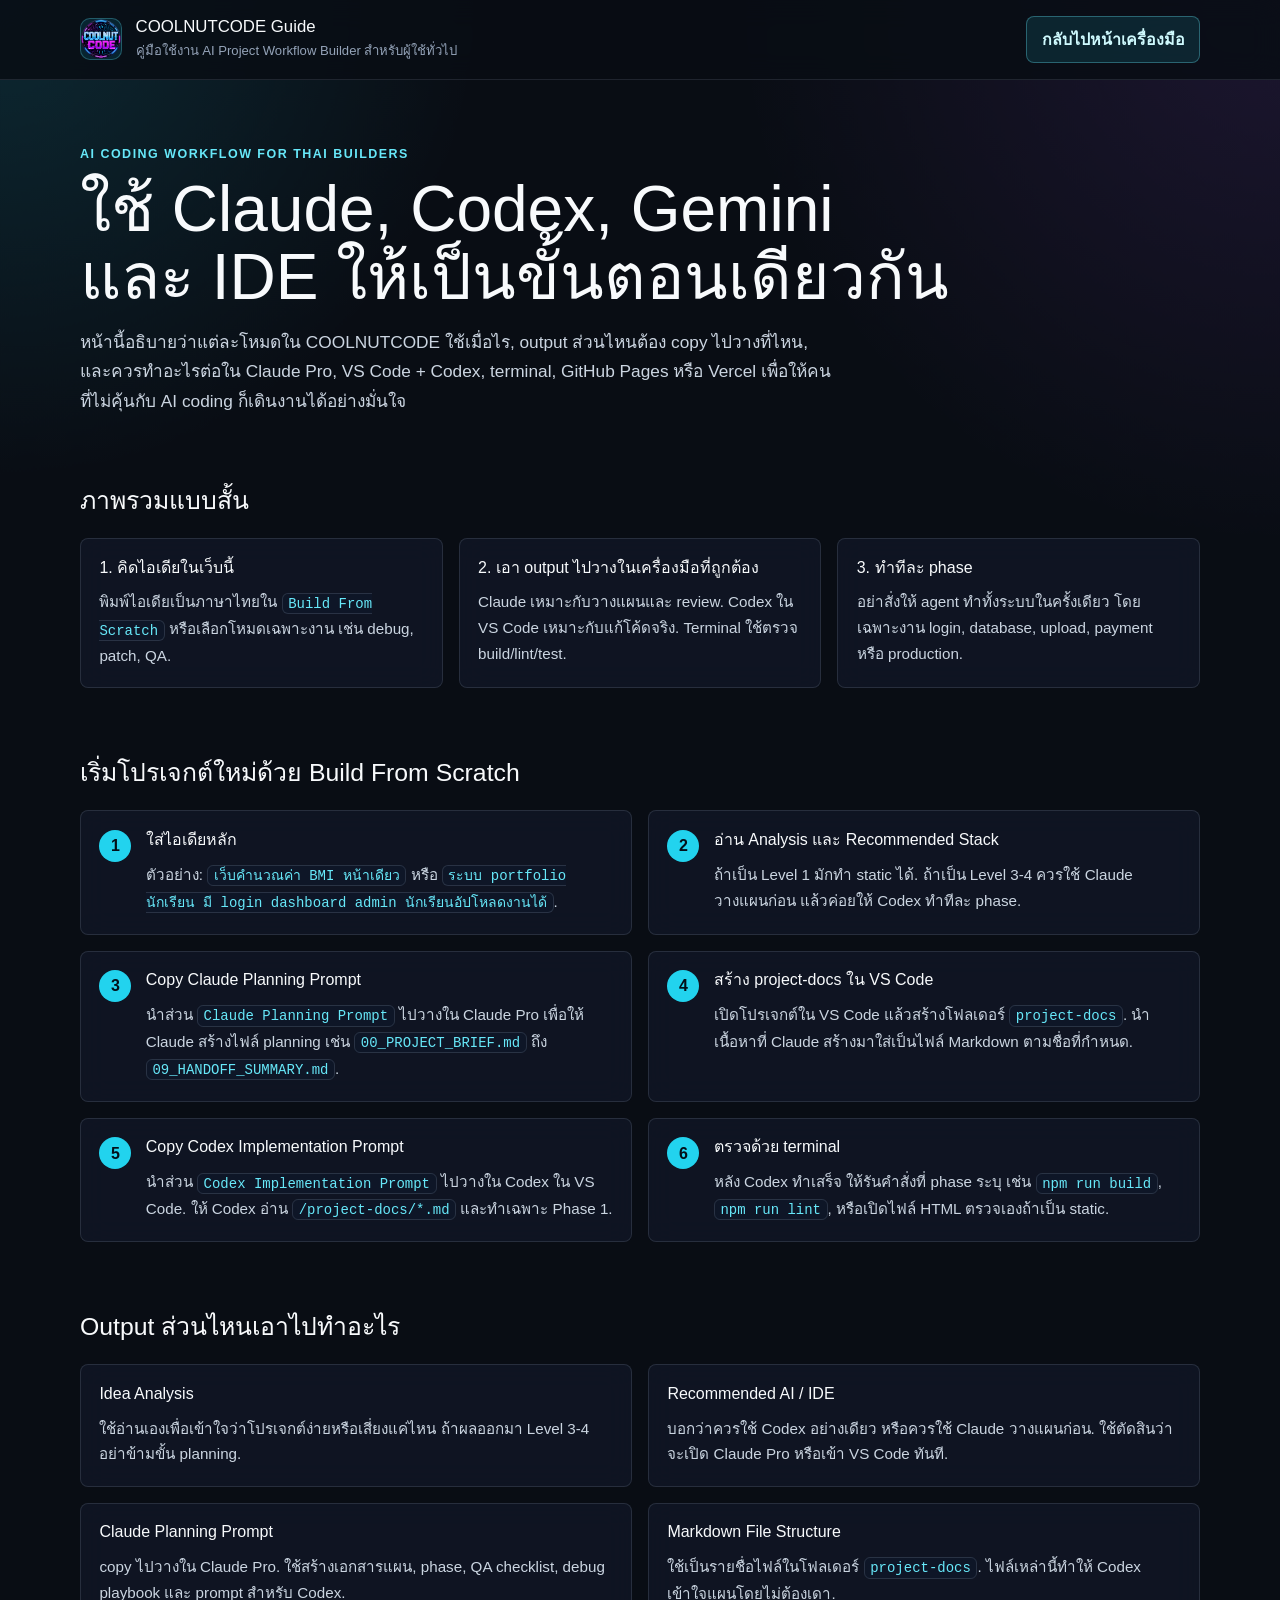
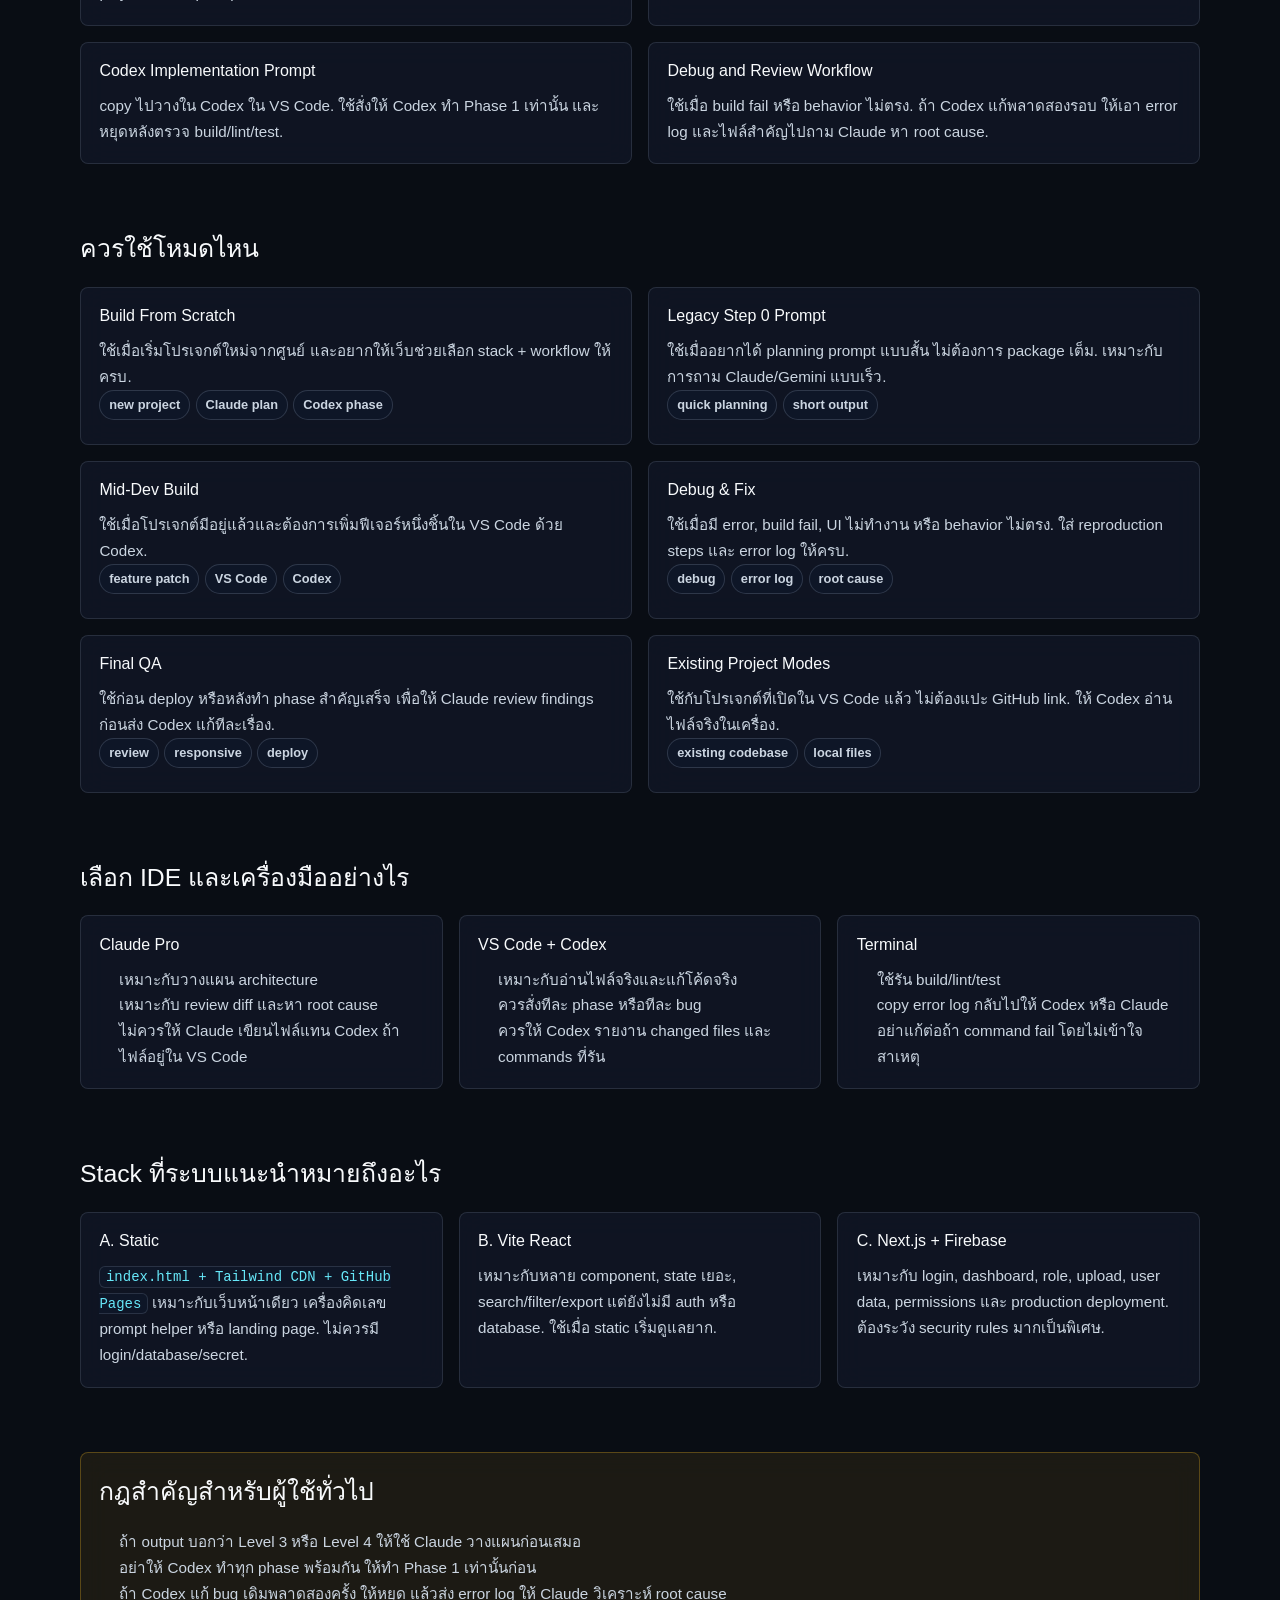
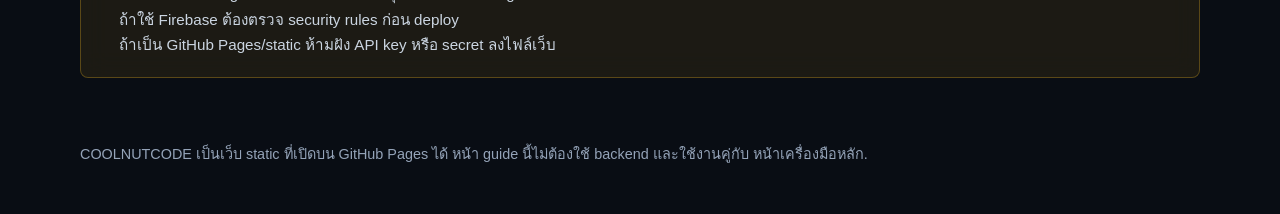
==== guide.html @ 76b878a0 "update big time v.1" ====
<!DOCTYPE html>
<html lang="th">
<head>
    <meta charset="UTF-8">
    <meta name="viewport" content="width=device-width, initial-scale=1.0">
    <title>คู่มือ COOLNUTCODE - AI Project Workflow Builder</title>
    <link rel="stylesheet" href="./styles.css">
    <link rel="icon" type="image/png" href="./logo%20coolnutcode.png">
    <style>
        :root { color-scheme: dark; }
        * { box-sizing: border-box; }
        body {
            margin: 0;
            background: #090d14;
            color: #f8fafc;
            font-family: "Segoe UI", Tahoma, Geneva, Verdana, sans-serif;
            line-height: 1.7;
        }
        a { color: inherit; }
        code {
            border: 1px solid rgba(148, 163, 184, 0.2);
            border-radius: 6px;
            background: rgba(15, 23, 42, 0.85);
            padding: 0.1rem 0.35rem;
            color: #67e8f9;
            font-size: 0.92em;
            overflow-wrap: anywhere;
        }
        .page {
            min-height: 100vh;
            background:
                radial-gradient(circle at top left, rgba(34, 211, 238, 0.14), transparent 30rem),
                radial-gradient(circle at top right, rgba(168, 85, 247, 0.12), transparent 34rem),
                #090d14;
        }
        .wrap {
            width: min(1120px, calc(100% - 32px));
            margin: 0 auto;
        }
        .topbar {
            position: sticky;
            top: 0;
            z-index: 10;
            border-bottom: 1px solid rgba(148, 163, 184, 0.16);
            background: rgba(9, 13, 20, 0.86);
            backdrop-filter: blur(14px);
        }
        .topbar-inner {
            display: flex;
            align-items: center;
            justify-content: space-between;
            gap: 1rem;
            padding: 1rem 0;
        }
        .brand {
            display: flex;
            align-items: center;
            gap: 0.85rem;
            min-width: 0;
        }
        .logo {
            display: block;
            width: 42px;
            height: 42px;
            border: 1px solid rgba(103, 232, 249, 0.28);
            border-radius: 10px;
            background: rgba(8, 145, 178, 0.16);
            object-fit: contain;
        }
        .brand h1 {
            margin: 0;
            font-size: 1.05rem;
            line-height: 1.2;
        }
        .brand p {
            margin: 0.15rem 0 0;
            color: #94a3b8;
            font-size: 0.82rem;
        }
        .button {
            display: inline-flex;
            align-items: center;
            justify-content: center;
            min-height: 40px;
            border: 1px solid rgba(103, 232, 249, 0.32);
            border-radius: 8px;
            background: rgba(34, 211, 238, 0.12);
            padding: 0.55rem 0.9rem;
            color: #cffafe;
            font-weight: 700;
            text-decoration: none;
        }
        .hero {
            padding: 4rem 0 2rem;
        }
        .eyebrow {
            color: #67e8f9;
            font-size: 0.78rem;
            font-weight: 800;
            letter-spacing: 0.12em;
            text-transform: uppercase;
        }
        .hero h2 {
            max-width: 880px;
            margin: 0.7rem 0 1rem;
            font-size: clamp(2rem, 5vw, 4.4rem);
            line-height: 1.06;
            letter-spacing: 0;
        }
        .hero p {
            max-width: 760px;
            margin: 0;
            color: #cbd5e1;
            font-size: 1.08rem;
        }
        .grid {
            display: grid;
            gap: 1rem;
        }
        .grid.two {
            grid-template-columns: repeat(2, minmax(0, 1fr));
        }
        .grid.three {
            grid-template-columns: repeat(3, minmax(0, 1fr));
        }
        .card {
            border: 1px solid rgba(148, 163, 184, 0.18);
            border-radius: 8px;
            background: rgba(17, 24, 39, 0.78);
            backdrop-filter: blur(14px);
            padding: 1.15rem;
        }
        .card h3,
        .card h4 {
            margin: 0 0 0.7rem;
            line-height: 1.3;
        }
        .card p,
        .card li {
            color: #cbd5e1;
            font-size: 0.95rem;
        }
        .card ul,
        .card ol {
            margin: 0.5rem 0 0;
            padding-left: 1.25rem;
        }
        .section {
            padding: 2rem 0;
        }
        .section-title {
            margin: 0 0 1rem;
            font-size: 1.55rem;
        }
        .step {
            display: grid;
            grid-template-columns: auto minmax(0, 1fr);
            gap: 0.9rem;
        }
        .num {
            display: grid;
            width: 32px;
            height: 32px;
            place-items: center;
            border-radius: 999px;
            background: #22d3ee;
            color: #031019;
            font-weight: 900;
        }
        .tag {
            display: inline-block;
            margin: 0 0.35rem 0.35rem 0;
            border: 1px solid rgba(148, 163, 184, 0.24);
            border-radius: 999px;
            background: rgba(15, 23, 42, 0.88);
            padding: 0.2rem 0.55rem;
            color: #cbd5e1;
            font-size: 0.8rem;
            font-weight: 700;
        }
        .callout {
            border-color: rgba(251, 191, 36, 0.28);
            background: rgba(251, 191, 36, 0.08);
        }
        .footer {
            padding: 2rem 0 3rem;
            color: #94a3b8;
            font-size: 0.9rem;
        }
        @media (max-width: 860px) {
            .grid.two,
            .grid.three {
                grid-template-columns: 1fr;
            }
            .topbar-inner {
                align-items: flex-start;
                flex-direction: column;
            }
            .button {
                width: 100%;
            }
            .hero {
                padding-top: 2.6rem;
            }
        }
        @media (max-width: 420px) {
            .wrap {
                width: min(100% - 24px, 1120px);
            }
            .hero h2 {
                font-size: 1.8rem;
            }
            .card {
                padding: 1rem;
            }
        }
    </style>
</head>
<body>
    <div class="page">
        <header class="topbar">
            <div class="wrap topbar-inner">
                <div class="brand">
                    <img class="logo" src="./logo%20coolnutcode.png" alt="COOLNUTCODE logo">
                    <div>
                        <h1>COOLNUTCODE Guide</h1>
                        <p>คู่มือใช้งาน AI Project Workflow Builder สำหรับผู้ใช้ทั่วไป</p>
                    </div>
                </div>
                <a class="button" href="./index.html">กลับไปหน้าเครื่องมือ</a>
            </div>
        </header>

        <main class="wrap">
            <section class="hero">
                <div class="eyebrow">AI Coding Workflow For Thai Builders</div>
                <h2>ใช้ Claude, Codex, Gemini และ IDE ให้เป็นขั้นตอนเดียวกัน</h2>
                <p>
                    หน้านี้อธิบายว่าแต่ละโหมดใน COOLNUTCODE ใช้เมื่อไร, output ส่วนไหนต้อง copy ไปวางที่ไหน,
                    และควรทำอะไรต่อใน Claude Pro, VS Code + Codex, terminal, GitHub Pages หรือ Vercel
                    เพื่อให้คนที่ไม่คุ้นกับ AI coding ก็เดินงานได้อย่างมั่นใจ
                </p>
            </section>

            <section class="section">
                <h2 class="section-title">ภาพรวมแบบสั้น</h2>
                <div class="grid three">
                    <article class="card">
                        <h3>1. คิดไอเดียในเว็บนี้</h3>
                        <p>พิมพ์ไอเดียเป็นภาษาไทยใน <code>Build From Scratch</code> หรือเลือกโหมดเฉพาะงาน เช่น debug, patch, QA.</p>
                    </article>
                    <article class="card">
                        <h3>2. เอา output ไปวางในเครื่องมือที่ถูกต้อง</h3>
                        <p>Claude เหมาะกับวางแผนและ review. Codex ใน VS Code เหมาะกับแก้โค้ดจริง. Terminal ใช้ตรวจ build/lint/test.</p>
                    </article>
                    <article class="card">
                        <h3>3. ทำทีละ phase</h3>
                        <p>อย่าสั่งให้ agent ทำทั้งระบบในครั้งเดียว โดยเฉพาะงาน login, database, upload, payment หรือ production.</p>
                    </article>
                </div>
            </section>

            <section class="section">
                <h2 class="section-title">เริ่มโปรเจกต์ใหม่ด้วย Build From Scratch</h2>
                <div class="grid two">
                    <article class="card step">
                        <div class="num">1</div>
                        <div>
                            <h3>ใส่ไอเดียหลัก</h3>
                            <p>ตัวอย่าง: <code>เว็บคำนวณค่า BMI หน้าเดียว</code> หรือ <code>ระบบ portfolio นักเรียน มี login dashboard admin นักเรียนอัปโหลดงานได้</code>.</p>
                        </div>
                    </article>
                    <article class="card step">
                        <div class="num">2</div>
                        <div>
                            <h3>อ่าน Analysis และ Recommended Stack</h3>
                            <p>ถ้าเป็น Level 1 มักทำ static ได้. ถ้าเป็น Level 3-4 ควรใช้ Claude วางแผนก่อน แล้วค่อยให้ Codex ทำทีละ phase.</p>
                        </div>
                    </article>
                    <article class="card step">
                        <div class="num">3</div>
                        <div>
                            <h3>Copy Claude Planning Prompt</h3>
                            <p>นำส่วน <code>Claude Planning Prompt</code> ไปวางใน Claude Pro เพื่อให้ Claude สร้างไฟล์ planning เช่น <code>00_PROJECT_BRIEF.md</code> ถึง <code>09_HANDOFF_SUMMARY.md</code>.</p>
                        </div>
                    </article>
                    <article class="card step">
                        <div class="num">4</div>
                        <div>
                            <h3>สร้าง project-docs ใน VS Code</h3>
                            <p>เปิดโปรเจกต์ใน VS Code แล้วสร้างโฟลเดอร์ <code>project-docs</code>. นำเนื้อหาที่ Claude สร้างมาใส่เป็นไฟล์ Markdown ตามชื่อที่กำหนด.</p>
                        </div>
                    </article>
                    <article class="card step">
                        <div class="num">5</div>
                        <div>
                            <h3>Copy Codex Implementation Prompt</h3>
                            <p>นำส่วน <code>Codex Implementation Prompt</code> ไปวางใน Codex ใน VS Code. ให้ Codex อ่าน <code>/project-docs/*.md</code> และทำเฉพาะ Phase 1.</p>
                        </div>
                    </article>
                    <article class="card step">
                        <div class="num">6</div>
                        <div>
                            <h3>ตรวจด้วย terminal</h3>
                            <p>หลัง Codex ทำเสร็จ ให้รันคำสั่งที่ phase ระบุ เช่น <code>npm run build</code>, <code>npm run lint</code>, หรือเปิดไฟล์ HTML ตรวจเองถ้าเป็น static.</p>
                        </div>
                    </article>
                </div>
            </section>

            <section class="section">
                <h2 class="section-title">Output ส่วนไหนเอาไปทำอะไร</h2>
                <div class="grid two">
                    <article class="card">
                        <h3>Idea Analysis</h3>
                        <p>ใช้อ่านเองเพื่อเข้าใจว่าโปรเจกต์ง่ายหรือเสี่ยงแค่ไหน ถ้าผลออกมา Level 3-4 อย่าข้ามขั้น planning.</p>
                    </article>
                    <article class="card">
                        <h3>Recommended AI / IDE</h3>
                        <p>บอกว่าควรใช้ Codex อย่างเดียว หรือควรใช้ Claude วางแผนก่อน. ใช้ตัดสินว่าจะเปิด Claude Pro หรือเข้า VS Code ทันที.</p>
                    </article>
                    <article class="card">
                        <h3>Claude Planning Prompt</h3>
                        <p>copy ไปวางใน Claude Pro. ใช้สร้างเอกสารแผน, phase, QA checklist, debug playbook และ prompt สำหรับ Codex.</p>
                    </article>
                    <article class="card">
                        <h3>Markdown File Structure</h3>
                        <p>ใช้เป็นรายชื่อไฟล์ในโฟลเดอร์ <code>project-docs</code>. ไฟล์เหล่านี้ทำให้ Codex เข้าใจแผนโดยไม่ต้องเดา.</p>
                    </article>
                    <article class="card">
                        <h3>Codex Implementation Prompt</h3>
                        <p>copy ไปวางใน Codex ใน VS Code. ใช้สั่งให้ Codex ทำ Phase 1 เท่านั้น และหยุดหลังตรวจ build/lint/test.</p>
                    </article>
                    <article class="card">
                        <h3>Debug and Review Workflow</h3>
                        <p>ใช้เมื่อ build fail หรือ behavior ไม่ตรง. ถ้า Codex แก้พลาดสองรอบ ให้เอา error log และไฟล์สำคัญไปถาม Claude หา root cause.</p>
                    </article>
                </div>
            </section>

            <section class="section">
                <h2 class="section-title">ควรใช้โหมดไหน</h2>
                <div class="grid two">
                    <article class="card">
                        <h3>Build From Scratch</h3>
                        <p>ใช้เมื่อเริ่มโปรเจกต์ใหม่จากศูนย์ และอยากให้เว็บช่วยเลือก stack + workflow ให้ครบ.</p>
                        <span class="tag">new project</span><span class="tag">Claude plan</span><span class="tag">Codex phase</span>
                    </article>
                    <article class="card">
                        <h3>Legacy Step 0 Prompt</h3>
                        <p>ใช้เมื่ออยากได้ planning prompt แบบสั้น ไม่ต้องการ package เต็ม. เหมาะกับการถาม Claude/Gemini แบบเร็ว.</p>
                        <span class="tag">quick planning</span><span class="tag">short output</span>
                    </article>
                    <article class="card">
                        <h3>Mid-Dev Build</h3>
                        <p>ใช้เมื่อโปรเจกต์มีอยู่แล้วและต้องการเพิ่มฟีเจอร์หนึ่งชิ้นใน VS Code ด้วย Codex.</p>
                        <span class="tag">feature patch</span><span class="tag">VS Code</span><span class="tag">Codex</span>
                    </article>
                    <article class="card">
                        <h3>Debug & Fix</h3>
                        <p>ใช้เมื่อมี error, build fail, UI ไม่ทำงาน หรือ behavior ไม่ตรง. ใส่ reproduction steps และ error log ให้ครบ.</p>
                        <span class="tag">debug</span><span class="tag">error log</span><span class="tag">root cause</span>
                    </article>
                    <article class="card">
                        <h3>Final QA</h3>
                        <p>ใช้ก่อน deploy หรือหลังทำ phase สำคัญเสร็จ เพื่อให้ Claude review findings ก่อนส่ง Codex แก้ทีละเรื่อง.</p>
                        <span class="tag">review</span><span class="tag">responsive</span><span class="tag">deploy</span>
                    </article>
                    <article class="card">
                        <h3>Existing Project Modes</h3>
                        <p>ใช้กับโปรเจกต์ที่เปิดใน VS Code แล้ว ไม่ต้องแปะ GitHub link. ให้ Codex อ่านไฟล์จริงในเครื่อง.</p>
                        <span class="tag">existing codebase</span><span class="tag">local files</span>
                    </article>
                </div>
            </section>

            <section class="section">
                <h2 class="section-title">เลือก IDE และเครื่องมืออย่างไร</h2>
                <div class="grid three">
                    <article class="card">
                        <h3>Claude Pro</h3>
                        <ul>
                            <li>เหมาะกับวางแผน architecture</li>
                            <li>เหมาะกับ review diff และหา root cause</li>
                            <li>ไม่ควรให้ Claude เขียนไฟล์แทน Codex ถ้าไฟล์อยู่ใน VS Code</li>
                        </ul>
                    </article>
                    <article class="card">
                        <h3>VS Code + Codex</h3>
                        <ul>
                            <li>เหมาะกับอ่านไฟล์จริงและแก้โค้ดจริง</li>
                            <li>ควรสั่งทีละ phase หรือทีละ bug</li>
                            <li>ควรให้ Codex รายงาน changed files และ commands ที่รัน</li>
                        </ul>
                    </article>
                    <article class="card">
                        <h3>Terminal</h3>
                        <ul>
                            <li>ใช้รัน build/lint/test</li>
                            <li>copy error log กลับไปให้ Codex หรือ Claude</li>
                            <li>อย่าแก้ต่อถ้า command fail โดยไม่เข้าใจสาเหตุ</li>
                        </ul>
                    </article>
                </div>
            </section>

            <section class="section">
                <h2 class="section-title">Stack ที่ระบบแนะนำหมายถึงอะไร</h2>
                <div class="grid three">
                    <article class="card">
                        <h3>A. Static</h3>
                        <p><code>index.html + Tailwind CDN + GitHub Pages</code> เหมาะกับเว็บหน้าเดียว เครื่องคิดเลข prompt helper หรือ landing page. ไม่ควรมี login/database/secret.</p>
                    </article>
                    <article class="card">
                        <h3>B. Vite React</h3>
                        <p>เหมาะกับหลาย component, state เยอะ, search/filter/export แต่ยังไม่มี auth หรือ database. ใช้เมื่อ static เริ่มดูแลยาก.</p>
                    </article>
                    <article class="card">
                        <h3>C. Next.js + Firebase</h3>
                        <p>เหมาะกับ login, dashboard, role, upload, user data, permissions และ production deployment. ต้องระวัง security rules มากเป็นพิเศษ.</p>
                    </article>
                </div>
            </section>

            <section class="section">
                <article class="card callout">
                    <h2 class="section-title">กฎสำคัญสำหรับผู้ใช้ทั่วไป</h2>
                    <ol>
                        <li>ถ้า output บอกว่า Level 3 หรือ Level 4 ให้ใช้ Claude วางแผนก่อนเสมอ</li>
                        <li>อย่าให้ Codex ทำทุก phase พร้อมกัน ให้ทำ Phase 1 เท่านั้นก่อน</li>
                        <li>ถ้า Codex แก้ bug เดิมพลาดสองครั้ง ให้หยุด แล้วส่ง error log ให้ Claude วิเคราะห์ root cause</li>
                        <li>ถ้าใช้ Firebase ต้องตรวจ security rules ก่อน deploy</li>
                        <li>ถ้าเป็น GitHub Pages/static ห้ามฝัง API key หรือ secret ลงไฟล์เว็บ</li>
                    </ol>
                </article>
            </section>
        </main>

        <footer class="wrap footer">
            <p>COOLNUTCODE เป็นเว็บ static ที่เปิดบน GitHub Pages ได้ หน้า guide นี้ไม่ต้องใช้ backend และใช้งานคู่กับ <a href="./index.html">หน้าเครื่องมือหลัก</a>.</p>
        </footer>
    </div>
</body>
</html>
---- styles.css ----
*,:after,:before{--tw-border-spacing-x:0;--tw-border-spacing-y:0;--tw-translate-x:0;--tw-translate-y:0;--tw-rotate:0;--tw-skew-x:0;--tw-skew-y:0;--tw-scale-x:1;--tw-scale-y:1;--tw-pan-x: ;--tw-pan-y: ;--tw-pinch-zoom: ;--tw-scroll-snap-strictness:proximity;--tw-gradient-from-position: ;--tw-gradient-via-position: ;--tw-gradient-to-position: ;--tw-ordinal: ;--tw-slashed-zero: ;--tw-numeric-figure: ;--tw-numeric-spacing: ;--tw-numeric-fraction: ;--tw-ring-inset: ;--tw-ring-offset-width:0px;--tw-ring-offset-color:#fff;--tw-ring-color:rgba(59,130,246,.5);--tw-ring-offset-shadow:0 0 #0000;--tw-ring-shadow:0 0 #0000;--tw-shadow:0 0 #0000;--tw-shadow-colored:0 0 #0000;--tw-blur: ;--tw-brightness: ;--tw-contrast: ;--tw-grayscale: ;--tw-hue-rotate: ;--tw-invert: ;--tw-saturate: ;--tw-sepia: ;--tw-drop-shadow: ;--tw-backdrop-blur: ;--tw-backdrop-brightness: ;--tw-backdrop-contrast: ;--tw-backdrop-grayscale: ;--tw-backdrop-hue-rotate: ;--tw-backdrop-invert: ;--tw-backdrop-opacity: ;--tw-backdrop-saturate: ;--tw-backdrop-sepia: ;--tw-contain-size: ;--tw-contain-layout: ;--tw-contain-paint: ;--tw-contain-style: }::backdrop{--tw-border-spacing-x:0;--tw-border-spacing-y:0;--tw-translate-x:0;--tw-translate-y:0;--tw-rotate:0;--tw-skew-x:0;--tw-skew-y:0;--tw-scale-x:1;--tw-scale-y:1;--tw-pan-x: ;--tw-pan-y: ;--tw-pinch-zoom: ;--tw-scroll-snap-strictness:proximity;--tw-gradient-from-position: ;--tw-gradient-via-position: ;--tw-gradient-to-position: ;--tw-ordinal: ;--tw-slashed-zero: ;--tw-numeric-figure: ;--tw-numeric-spacing: ;--tw-numeric-fraction: ;--tw-ring-inset: ;--tw-ring-offset-width:0px;--tw-ring-offset-color:#fff;--tw-ring-color:rgba(59,130,246,.5);--tw-ring-offset-shadow:0 0 #0000;--tw-ring-shadow:0 0 #0000;--tw-shadow:0 0 #0000;--tw-shadow-colored:0 0 #0000;--tw-blur: ;--tw-brightness: ;--tw-contrast: ;--tw-grayscale: ;--tw-hue-rotate: ;--tw-invert: ;--tw-saturate: ;--tw-sepia: ;--tw-drop-shadow: ;--tw-backdrop-blur: ;--tw-backdrop-brightness: ;--tw-backdrop-contrast: ;--tw-backdrop-grayscale: ;--tw-backdrop-hue-rotate: ;--tw-backdrop-invert: ;--tw-backdrop-opacity: ;--tw-backdrop-saturate: ;--tw-backdrop-sepia: ;--tw-contain-size: ;--tw-contain-layout: ;--tw-contain-paint: ;--tw-contain-style: }/*! tailwindcss v3.4.17 | MIT License | https://tailwindcss.com*/*,:after,:before{border:0 solid #e5e7eb;box-sizing:border-box}:after,:before{--tw-content:""}:host,html{-webkit-text-size-adjust:100%;font-feature-settings:normal;-webkit-tap-highlight-color:transparent;font-family:ui-sans-serif,system-ui,sans-serif,Apple Color Emoji,Segoe UI Emoji,Segoe UI Symbol,Noto Color Emoji;font-variation-settings:normal;line-height:1.5;-moz-tab-size:4;-o-tab-size:4;tab-size:4}body{line-height:inherit;margin:0}hr{border-top-width:1px;color:inherit;height:0}abbr:where([title]){-webkit-text-decoration:underline dotted;text-decoration:underline dotted}h1,h2,h3,h4,h5,h6{font-size:inherit;font-weight:inherit}a{color:inherit;text-decoration:inherit}b,strong{font-weight:bolder}code,kbd,pre,samp{font-feature-settings:normal;font-family:ui-monospace,SFMono-Regular,Menlo,Monaco,Consolas,Liberation Mono,Courier New,monospace;font-size:1em;font-variation-settings:normal}small{font-size:80%}sub,sup{font-size:75%;line-height:0;position:relative;vertical-align:baseline}sub{bottom:-.25em}sup{top:-.5em}table{border-collapse:collapse;border-color:inherit;text-indent:0}button,input,optgroup,select,textarea{font-feature-settings:inherit;color:inherit;font-family:inherit;font-size:100%;font-variation-settings:inherit;font-weight:inherit;letter-spacing:inherit;line-height:inherit;margin:0;padding:0}button,select{text-transform:none}button,input:where([type=button]),input:where([type=reset]),input:where([type=submit]){-webkit-appearance:button;background-color:transparent;background-image:none}:-moz-focusring{outline:auto}:-moz-ui-invalid{box-shadow:none}progress{vertical-align:baseline}::-webkit-inner-spin-button,::-webkit-outer-spin-button{height:auto}[type=search]{-webkit-appearance:textfield;outline-offset:-2px}::-webkit-search-decoration{-webkit-appearance:none}::-webkit-file-upload-button{-webkit-appearance:button;font:inherit}summary{display:list-item}blockquote,dd,dl,figure,h1,h2,h3,h4,h5,h6,hr,p,pre{margin:0}fieldset{margin:0}fieldset,legend{padding:0}menu,ol,ul{list-style:none;margin:0;padding:0}dialog{padding:0}textarea{resize:vertical}input::-moz-placeholder,textarea::-moz-placeholder{color:#9ca3af;opacity:1}input::placeholder,textarea::placeholder{color:#9ca3af;opacity:1}[role=button],button{cursor:pointer}:disabled{cursor:default}audio,canvas,embed,iframe,img,object,svg,video{display:block;vertical-align:middle}img,video{height:auto;max-width:100%}[hidden]:where(:not([hidden=until-found])){display:none}.static{position:static}.sticky{position:sticky}.block{display:block}.flex{display:flex}.grid{display:grid}.border{border-width:1px}.uppercase{text-transform:uppercase}.blur{--tw-blur:blur(8px);filter:var(--tw-blur) var(--tw-brightness) var(--tw-contrast) var(--tw-grayscale) var(--tw-hue-rotate) var(--tw-invert) var(--tw-saturate) var(--tw-sepia) var(--tw-drop-shadow)}.backdrop-filter{backdrop-filter:var(--tw-backdrop-blur) var(--tw-backdrop-brightness) var(--tw-backdrop-contrast) var(--tw-backdrop-grayscale) var(--tw-backdrop-hue-rotate) var(--tw-backdrop-invert) var(--tw-backdrop-opacity) var(--tw-backdrop-saturate) var(--tw-backdrop-sepia)}
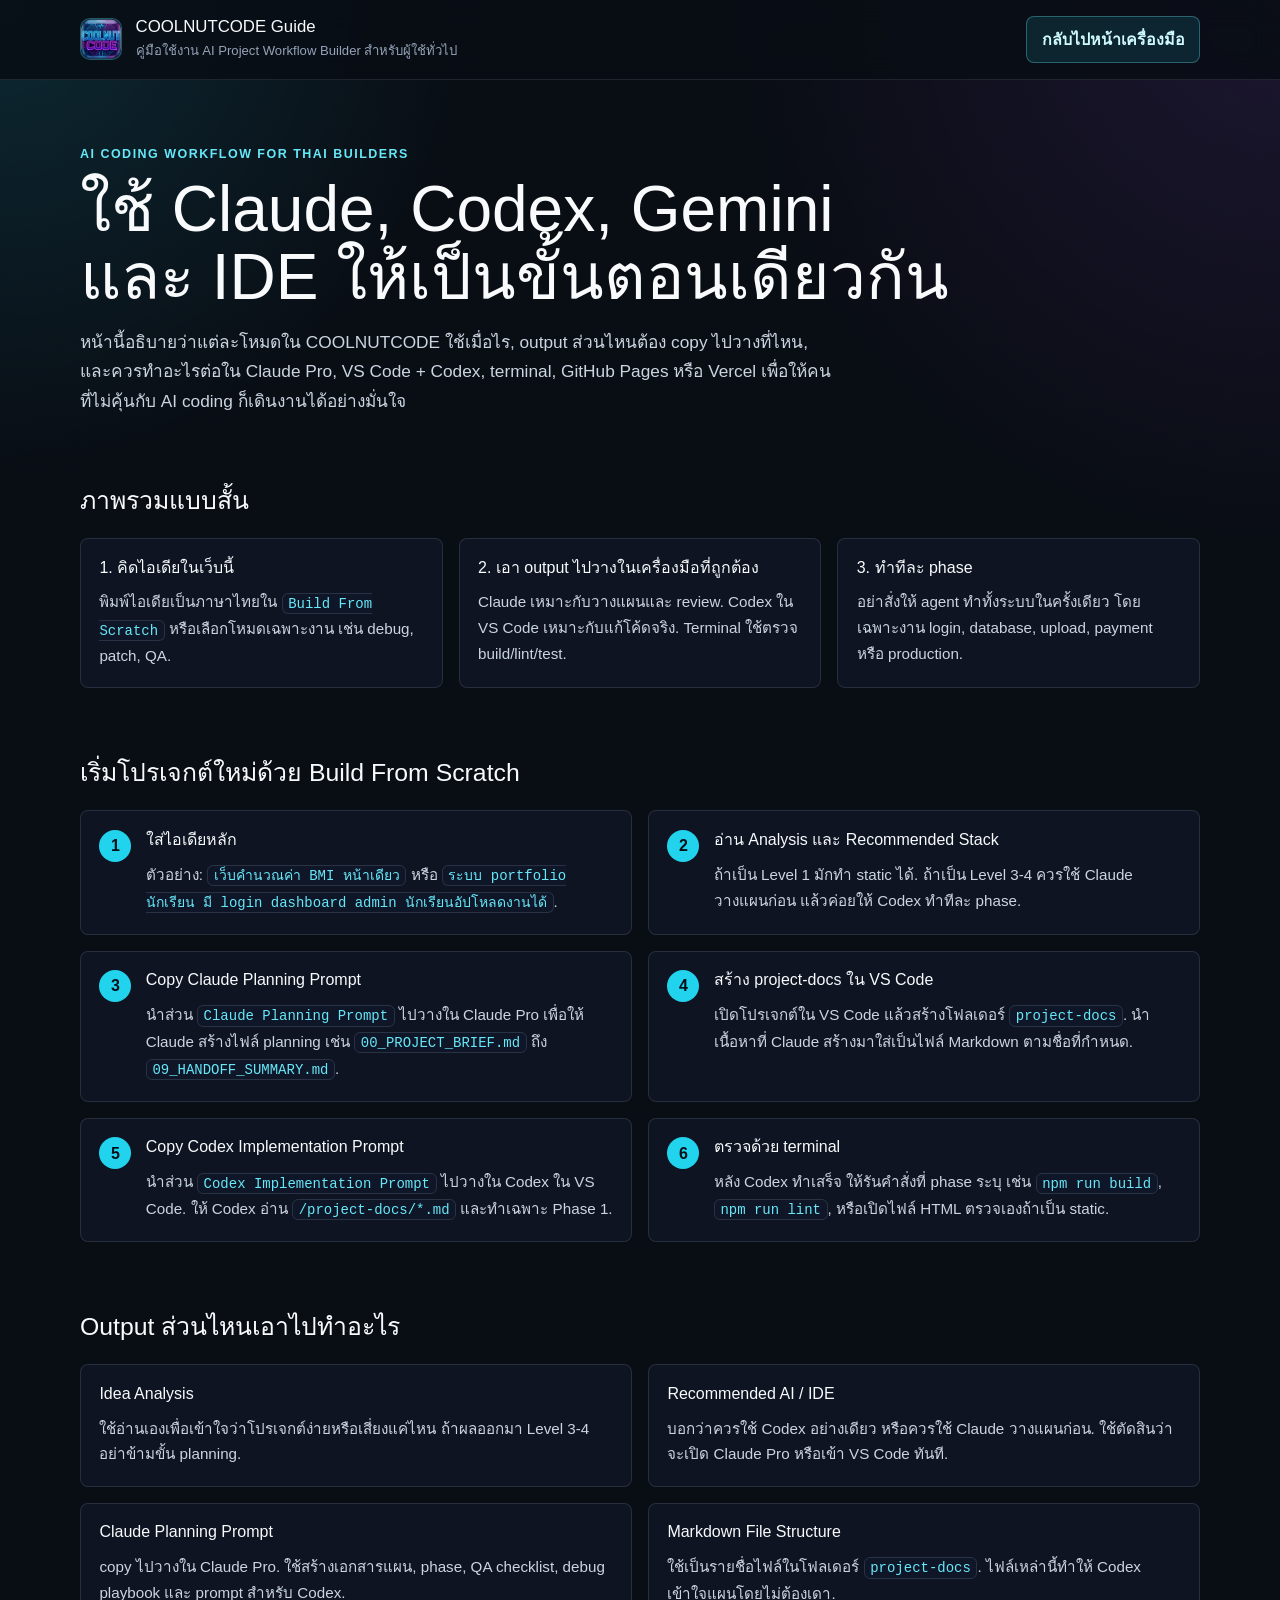
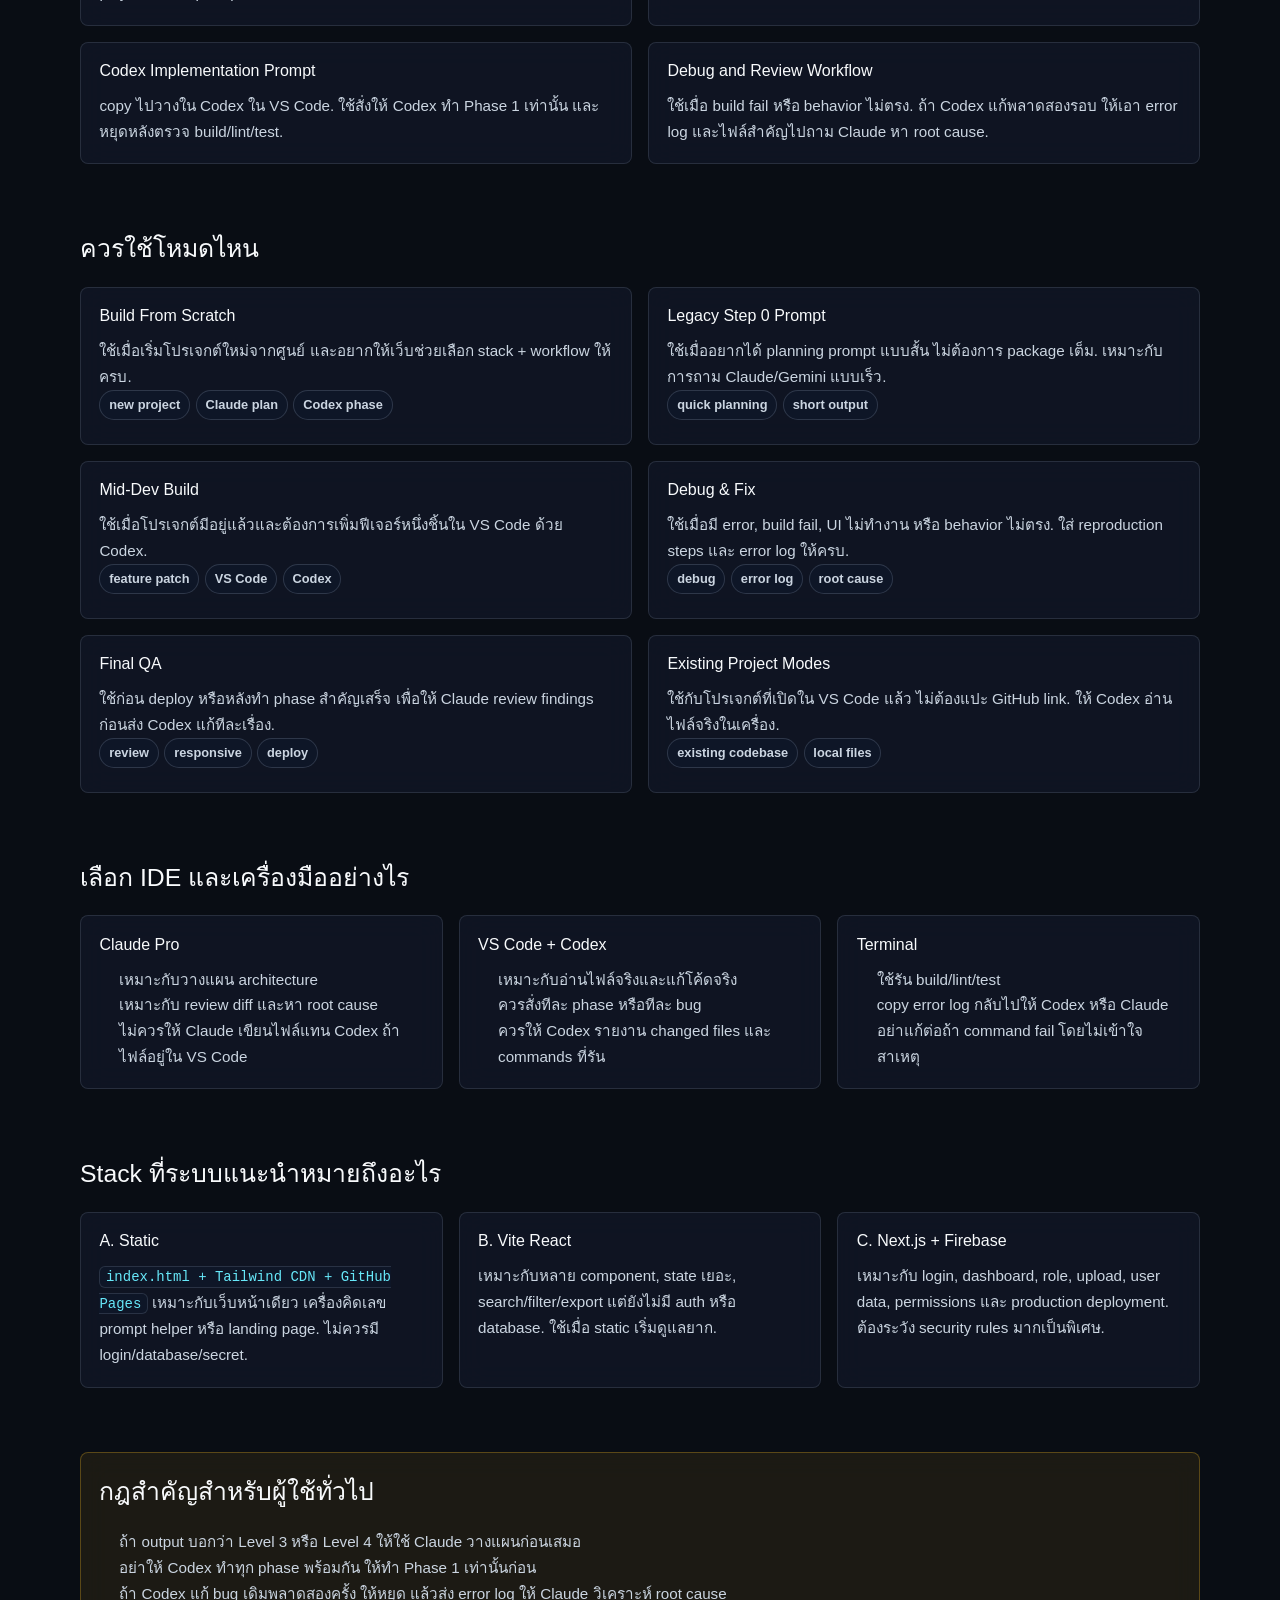
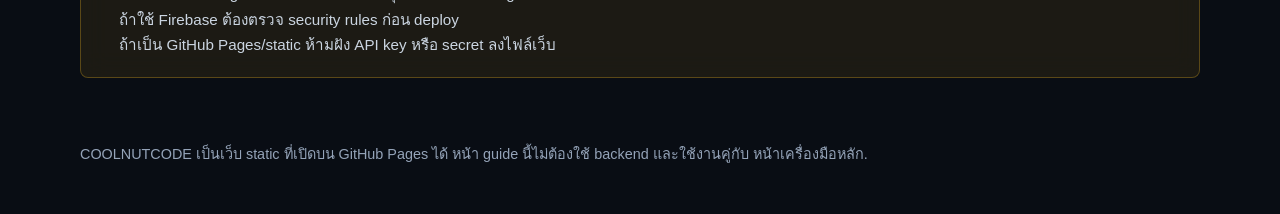
==== commit 246dadba: "change logo" ====
--- a/guide.html
+++ b/guide.html
@@ -5,7 +5,9 @@
     <meta name="viewport" content="width=device-width, initial-scale=1.0">
     <title>คู่มือ COOLNUTCODE - AI Project Workflow Builder</title>
     <link rel="stylesheet" href="./styles.css">
-    <link rel="icon" type="image/png" href="./logo%20coolnutcode.png">
+    <link rel="icon" type="image/png" href="./coolnutcode-icon-192.png">
+    <link rel="apple-touch-icon" href="./coolnutcode-apple-touch-icon.png">
+    <link rel="manifest" href="./manifest.webmanifest">
     <style>
         :root { color-scheme: dark; }
         * { box-sizing: border-box; }
@@ -221,7 +223,7 @@
         <header class="topbar">
             <div class="wrap topbar-inner">
                 <div class="brand">
-                    <img class="logo" src="./logo%20coolnutcode.png" alt="COOLNUTCODE logo">
+                    <img class="logo" src="./coolnutcode-logo-web.png" alt="COOLNUTCODE logo">
                     <div>
                         <h1>COOLNUTCODE Guide</h1>
                         <p>คู่มือใช้งาน AI Project Workflow Builder สำหรับผู้ใช้ทั่วไป</p>
--- a/styles.css
+++ b/styles.css
@@ -1 +1 @@
-*,:after,:before{--tw-border-spacing-x:0;--tw-border-spacing-y:0;--tw-translate-x:0;--tw-translate-y:0;--tw-rotate:0;--tw-skew-x:0;--tw-skew-y:0;--tw-scale-x:1;--tw-scale-y:1;--tw-pan-x: ;--tw-pan-y: ;--tw-pinch-zoom: ;--tw-scroll-snap-strictness:proximity;--tw-gradient-from-position: ;--tw-gradient-via-position: ;--tw-gradient-to-position: ;--tw-ordinal: ;--tw-slashed-zero: ;--tw-numeric-figure: ;--tw-numeric-spacing: ;--tw-numeric-fraction: ;--tw-ring-inset: ;--tw-ring-offset-width:0px;--tw-ring-offset-color:#fff;--tw-ring-color:rgba(59,130,246,.5);--tw-ring-offset-shadow:0 0 #0000;--tw-ring-shadow:0 0 #0000;--tw-shadow:0 0 #0000;--tw-shadow-colored:0 0 #0000;--tw-blur: ;--tw-brightness: ;--tw-contrast: ;--tw-grayscale: ;--tw-hue-rotate: ;--tw-invert: ;--tw-saturate: ;--tw-sepia: ;--tw-drop-shadow: ;--tw-backdrop-blur: ;--tw-backdrop-brightness: ;--tw-backdrop-contrast: ;--tw-backdrop-grayscale: ;--tw-backdrop-hue-rotate: ;--tw-backdrop-invert: ;--tw-backdrop-opacity: ;--tw-backdrop-saturate: ;--tw-backdrop-sepia: ;--tw-contain-size: ;--tw-contain-layout: ;--tw-contain-paint: ;--tw-contain-style: }::backdrop{--tw-border-spacing-x:0;--tw-border-spacing-y:0;--tw-translate-x:0;--tw-translate-y:0;--tw-rotate:0;--tw-skew-x:0;--tw-skew-y:0;--tw-scale-x:1;--tw-scale-y:1;--tw-pan-x: ;--tw-pan-y: ;--tw-pinch-zoom: ;--tw-scroll-snap-strictness:proximity;--tw-gradient-from-position: ;--tw-gradient-via-position: ;--tw-gradient-to-position: ;--tw-ordinal: ;--tw-slashed-zero: ;--tw-numeric-figure: ;--tw-numeric-spacing: ;--tw-numeric-fraction: ;--tw-ring-inset: ;--tw-ring-offset-width:0px;--tw-ring-offset-color:#fff;--tw-ring-color:rgba(59,130,246,.5);--tw-ring-offset-shadow:0 0 #0000;--tw-ring-shadow:0 0 #0000;--tw-shadow:0 0 #0000;--tw-shadow-colored:0 0 #0000;--tw-blur: ;--tw-brightness: ;--tw-contrast: ;--tw-grayscale: ;--tw-hue-rotate: ;--tw-invert: ;--tw-saturate: ;--tw-sepia: ;--tw-drop-shadow: ;--tw-backdrop-blur: ;--tw-backdrop-brightness: ;--tw-backdrop-contrast: ;--tw-backdrop-grayscale: ;--tw-backdrop-hue-rotate: ;--tw-backdrop-invert: ;--tw-backdrop-opacity: ;--tw-backdrop-saturate: ;--tw-backdrop-sepia: ;--tw-contain-size: ;--tw-contain-layout: ;--tw-contain-paint: ;--tw-contain-style: }/*! tailwindcss v3.4.17 | MIT License | https://tailwindcss.com*/*,:after,:before{border:0 solid #e5e7eb;box-sizing:border-box}:after,:before{--tw-content:""}:host,html{-webkit-text-size-adjust:100%;font-feature-settings:normal;-webkit-tap-highlight-color:transparent;font-family:ui-sans-serif,system-ui,sans-serif,Apple Color Emoji,Segoe UI Emoji,Segoe UI Symbol,Noto Color Emoji;font-variation-settings:normal;line-height:1.5;-moz-tab-size:4;-o-tab-size:4;tab-size:4}body{line-height:inherit;margin:0}hr{border-top-width:1px;color:inherit;height:0}abbr:where([title]){-webkit-text-decoration:underline dotted;text-decoration:underline dotted}h1,h2,h3,h4,h5,h6{font-size:inherit;font-weight:inherit}a{color:inherit;text-decoration:inherit}b,strong{font-weight:bolder}code,kbd,pre,samp{font-feature-settings:normal;font-family:ui-monospace,SFMono-Regular,Menlo,Monaco,Consolas,Liberation Mono,Courier New,monospace;font-size:1em;font-variation-settings:normal}small{font-size:80%}sub,sup{font-size:75%;line-height:0;position:relative;vertical-align:baseline}sub{bottom:-.25em}sup{top:-.5em}table{border-collapse:collapse;border-color:inherit;text-indent:0}button,input,optgroup,select,textarea{font-feature-settings:inherit;color:inherit;font-family:inherit;font-size:100%;font-variation-settings:inherit;font-weight:inherit;letter-spacing:inherit;line-height:inherit;margin:0;padding:0}button,select{text-transform:none}button,input:where([type=button]),input:where([type=reset]),input:where([type=submit]){-webkit-appearance:button;background-color:transparent;background-image:none}:-moz-focusring{outline:auto}:-moz-ui-invalid{box-shadow:none}progress{vertical-align:baseline}::-webkit-inner-spin-button,::-webkit-outer-spin-button{height:auto}[type=search]{-webkit-appearance:textfield;outline-offset:-2px}::-webkit-search-decoration{-webkit-appearance:none}::-webkit-file-upload-button{-webkit-appearance:button;font:inherit}summary{display:list-item}blockquote,dd,dl,figure,h1,h2,h3,h4,h5,h6,hr,p,pre{margin:0}fieldset{margin:0}fieldset,legend{padding:0}menu,ol,ul{list-style:none;margin:0;padding:0}dialog{padding:0}textarea{resize:vertical}input::-moz-placeholder,textarea::-moz-placeholder{color:#9ca3af;opacity:1}input::placeholder,textarea::placeholder{color:#9ca3af;opacity:1}[role=button],button{cursor:pointer}:disabled{cursor:default}audio,canvas,embed,iframe,img,object,svg,video{display:block;vertical-align:middle}img,video{height:auto;max-width:100%}[hidden]:where(:not([hidden=until-found])){display:none}.static{position:static}.sticky{position:sticky}.block{display:block}.flex{display:flex}.grid{display:grid}.border{border-width:1px}.uppercase{text-transform:uppercase}.blur{--tw-blur:blur(8px);filter:var(--tw-blur) var(--tw-brightness) var(--tw-contrast) var(--tw-grayscale) var(--tw-hue-rotate) var(--tw-invert) var(--tw-saturate) var(--tw-sepia) var(--tw-drop-shadow)}.backdrop-filter{backdrop-filter:var(--tw-backdrop-blur) var(--tw-backdrop-brightness) var(--tw-backdrop-contrast) var(--tw-backdrop-grayscale) var(--tw-backdrop-hue-rotate) var(--tw-backdrop-invert) var(--tw-backdrop-opacity) var(--tw-backdrop-saturate) var(--tw-backdrop-sepia)}+*,:after,:before{--tw-border-spacing-x:0;--tw-border-spacing-y:0;--tw-translate-x:0;--tw-translate-y:0;--tw-rotate:0;--tw-skew-x:0;--tw-skew-y:0;--tw-scale-x:1;--tw-scale-y:1;--tw-pan-x: ;--tw-pan-y: ;--tw-pinch-zoom: ;--tw-scroll-snap-strictness:proximity;--tw-gradient-from-position: ;--tw-gradient-via-position: ;--tw-gradient-to-position: ;--tw-ordinal: ;--tw-slashed-zero: ;--tw-numeric-figure: ;--tw-numeric-spacing: ;--tw-numeric-fraction: ;--tw-ring-inset: ;--tw-ring-offset-width:0px;--tw-ring-offset-color:#fff;--tw-ring-color:rgba(59,130,246,.5);--tw-ring-offset-shadow:0 0 #0000;--tw-ring-shadow:0 0 #0000;--tw-shadow:0 0 #0000;--tw-shadow-colored:0 0 #0000;--tw-blur: ;--tw-brightness: ;--tw-contrast: ;--tw-grayscale: ;--tw-hue-rotate: ;--tw-invert: ;--tw-saturate: ;--tw-sepia: ;--tw-drop-shadow: ;--tw-backdrop-blur: ;--tw-backdrop-brightness: ;--tw-backdrop-contrast: ;--tw-backdrop-grayscale: ;--tw-backdrop-hue-rotate: ;--tw-backdrop-invert: ;--tw-backdrop-opacity: ;--tw-backdrop-saturate: ;--tw-backdrop-sepia: ;--tw-contain-size: ;--tw-contain-layout: ;--tw-contain-paint: ;--tw-contain-style: }::backdrop{--tw-border-spacing-x:0;--tw-border-spacing-y:0;--tw-translate-x:0;--tw-translate-y:0;--tw-rotate:0;--tw-skew-x:0;--tw-skew-y:0;--tw-scale-x:1;--tw-scale-y:1;--tw-pan-x: ;--tw-pan-y: ;--tw-pinch-zoom: ;--tw-scroll-snap-strictness:proximity;--tw-gradient-from-position: ;--tw-gradient-via-position: ;--tw-gradient-to-position: ;--tw-ordinal: ;--tw-slashed-zero: ;--tw-numeric-figure: ;--tw-numeric-spacing: ;--tw-numeric-fraction: ;--tw-ring-inset: ;--tw-ring-offset-width:0px;--tw-ring-offset-color:#fff;--tw-ring-color:rgba(59,130,246,.5);--tw-ring-offset-shadow:0 0 #0000;--tw-ring-shadow:0 0 #0000;--tw-shadow:0 0 #0000;--tw-shadow-colored:0 0 #0000;--tw-blur: ;--tw-brightness: ;--tw-contrast: ;--tw-grayscale: ;--tw-hue-rotate: ;--tw-invert: ;--tw-saturate: ;--tw-sepia: ;--tw-drop-shadow: ;--tw-backdrop-blur: ;--tw-backdrop-brightness: ;--tw-backdrop-contrast: ;--tw-backdrop-grayscale: ;--tw-backdrop-hue-rotate: ;--tw-backdrop-invert: ;--tw-backdrop-opacity: ;--tw-backdrop-saturate: ;--tw-backdrop-sepia: ;--tw-contain-size: ;--tw-contain-layout: ;--tw-contain-paint: ;--tw-contain-style: }/*! tailwindcss v3.4.17 | MIT License | https://tailwindcss.com*/*,:after,:before{border:0 solid #e5e7eb;box-sizing:border-box}:after,:before{--tw-content:""}:host,html{-webkit-text-size-adjust:100%;font-feature-settings:normal;-webkit-tap-highlight-color:transparent;font-family:ui-sans-serif,system-ui,sans-serif,Apple Color Emoji,Segoe UI Emoji,Segoe UI Symbol,Noto Color Emoji;font-variation-settings:normal;line-height:1.5;-moz-tab-size:4;-o-tab-size:4;tab-size:4}body{line-height:inherit;margin:0}hr{border-top-width:1px;color:inherit;height:0}abbr:where([title]){-webkit-text-decoration:underline dotted;text-decoration:underline dotted}h1,h2,h3,h4,h5,h6{font-size:inherit;font-weight:inherit}a{color:inherit;text-decoration:inherit}b,strong{font-weight:bolder}code,kbd,pre,samp{font-feature-settings:normal;font-family:ui-monospace,SFMono-Regular,Menlo,Monaco,Consolas,Liberation Mono,Courier New,monospace;font-size:1em;font-variation-settings:normal}small{font-size:80%}sub,sup{font-size:75%;line-height:0;position:relative;vertical-align:baseline}sub{bottom:-.25em}sup{top:-.5em}table{border-collapse:collapse;border-color:inherit;text-indent:0}button,input,optgroup,select,textarea{font-feature-settings:inherit;color:inherit;font-family:inherit;font-size:100%;font-variation-settings:inherit;font-weight:inherit;letter-spacing:inherit;line-height:inherit;margin:0;padding:0}button,select{text-transform:none}button,input:where([type=button]),input:where([type=reset]),input:where([type=submit]){-webkit-appearance:button;background-color:transparent;background-image:none}:-moz-focusring{outline:auto}:-moz-ui-invalid{box-shadow:none}progress{vertical-align:baseline}::-webkit-inner-spin-button,::-webkit-outer-spin-button{height:auto}[type=search]{-webkit-appearance:textfield;outline-offset:-2px}::-webkit-search-decoration{-webkit-appearance:none}::-webkit-file-upload-button{-webkit-appearance:button;font:inherit}summary{display:list-item}blockquote,dd,dl,figure,h1,h2,h3,h4,h5,h6,hr,p,pre{margin:0}fieldset{margin:0}fieldset,legend{padding:0}menu,ol,ul{list-style:none;margin:0;padding:0}dialog{padding:0}textarea{resize:vertical}input::-moz-placeholder,textarea::-moz-placeholder{color:#9ca3af;opacity:1}input::placeholder,textarea::placeholder{color:#9ca3af;opacity:1}[role=button],button{cursor:pointer}:disabled{cursor:default}audio,canvas,embed,iframe,img,object,svg,video{display:block;vertical-align:middle}img,video{height:auto;max-width:100%}[hidden]:where(:not([hidden=until-found])){display:none}.static{position:static}.fixed{position:fixed}.sticky{position:sticky}.inset-0{inset:0}.inset-y-0{bottom:0;top:0}.left-0{left:0}.z-30{z-index:30}.z-40{z-index:40}.mx-auto{margin-left:auto;margin-right:auto}.mb-3{margin-bottom:.75rem}.mt-1{margin-top:.25rem}.mt-2{margin-top:.5rem}.mt-3{margin-top:.75rem}.mt-4{margin-top:1rem}.line-clamp-2{-webkit-box-orient:vertical;-webkit-line-clamp:2;display:-webkit-box;overflow:hidden}.block{display:block}.flex{display:flex}.inline-flex{display:inline-flex}.grid{display:grid}.h-10{height:2.5rem}.h-11{height:2.75rem}.h-12{height:3rem}.h-3{height:.75rem}.h-4{height:1rem}.h-5{height:1.25rem}.h-9{height:2.25rem}.h-full{height:100%}.min-h-\[260px\]{min-height:260px}.min-h-\[360px\]{min-height:360px}.min-h-screen{min-height:100vh}.w-10{width:2.5rem}.w-11{width:2.75rem}.w-12{width:3rem}.w-3{width:.75rem}.w-4{width:1rem}.w-5{width:1.25rem}.w-9{width:2.25rem}.w-\[min\(88vw\2c 20rem\)\]{width:min(88vw,20rem)}.w-full{width:100%}.min-w-0{min-width:0}.max-w-full{max-width:100%}.flex-1{flex:1 1 0%}.shrink-0{flex-shrink:0}.-translate-x-full{--tw-translate-x:-100%}.-translate-x-full,.translate-x-0{transform:translate(var(--tw-translate-x),var(--tw-translate-y)) rotate(var(--tw-rotate)) skewX(var(--tw-skew-x)) skewY(var(--tw-skew-y)) scaleX(var(--tw-scale-x)) scaleY(var(--tw-scale-y))}.translate-x-0{--tw-translate-x:0px}@keyframes spin{to{transform:rotate(1turn)}}.animate-spin{animation:spin 1s linear infinite}.resize-y{resize:vertical}.grid-cols-2{grid-template-columns:repeat(2,minmax(0,1fr))}.flex-col{flex-direction:column}.flex-wrap{flex-wrap:wrap}.place-items-center{place-items:center}.content-start{align-content:flex-start}.items-center{align-items:center}.justify-center{justify-content:center}.justify-between{justify-content:space-between}.gap-1\.5{gap:.375rem}.gap-2{gap:.5rem}.gap-3{gap:.75rem}.gap-4{gap:1rem}.gap-5{gap:1.25rem}.space-y-2>:not([hidden])~:not([hidden]){--tw-space-y-reverse:0;margin-bottom:calc(.5rem*var(--tw-space-y-reverse));margin-top:calc(.5rem*(1 - var(--tw-space-y-reverse)))}.space-y-3>:not([hidden])~:not([hidden]){--tw-space-y-reverse:0;margin-bottom:calc(.75rem*var(--tw-space-y-reverse));margin-top:calc(.75rem*(1 - var(--tw-space-y-reverse)))}.overflow-auto{overflow:auto}.overflow-hidden{overflow:hidden}.overflow-y-auto{overflow-y:auto}.truncate{overflow:hidden;text-overflow:ellipsis;white-space:nowrap}.whitespace-pre-wrap{white-space:pre-wrap}.break-words{overflow-wrap:break-word}.rounded-full{border-radius:9999px}.rounded-lg{border-radius:.5rem}.border{border-width:1px}.border-b{border-bottom-width:1px}.border-r{border-right-width:1px}.border-t{border-top-width:1px}.border-amber-200\/25{border-color:hsla(48,97%,77%,.25)}.border-amber-300\/20{border-color:rgba(252,211,77,.2)}.border-cyan-300\/25{border-color:rgba(103,232,249,.25)}.border-cyan-400\/50{border-color:rgba(34,211,238,.5)}.border-emerald-300\/25{border-color:rgba(110,231,183,.25)}.border-slate-700{--tw-border-opacity:1;border-color:rgb(51 65 85/var(--tw-border-opacity,1))}.border-slate-700\/60{border-color:rgba(51,65,85,.6)}.border-slate-800{--tw-border-opacity:1;border-color:rgb(30 41 59/var(--tw-border-opacity,1))}.border-transparent{border-color:transparent}.bg-\[\#05080f\]{--tw-bg-opacity:1;background-color:rgb(5 8 15/var(--tw-bg-opacity,1))}.bg-\[\#090d14\]{--tw-bg-opacity:1;background-color:rgb(9 13 20/var(--tw-bg-opacity,1))}.bg-amber-300\/10{background-color:rgba(252,211,77,.1)}.bg-amber-400\/10{background-color:rgba(251,191,36,.1)}.bg-cyan-400{--tw-bg-opacity:1;background-color:rgb(34 211 238/var(--tw-bg-opacity,1))}.bg-cyan-400\/10{background-color:rgba(34,211,238,.1)}.bg-cyan-500{--tw-bg-opacity:1;background-color:rgb(6 182 212/var(--tw-bg-opacity,1))}.bg-emerald-400\/10{background-color:rgba(52,211,153,.1)}.bg-emerald-400\/15{background-color:rgba(52,211,153,.15)}.bg-slate-800{--tw-bg-opacity:1;background-color:rgb(30 41 59/var(--tw-bg-opacity,1))}.bg-slate-900{--tw-bg-opacity:1;background-color:rgb(15 23 42/var(--tw-bg-opacity,1))}.bg-slate-900\/70{background-color:rgba(15,23,42,.7)}.bg-slate-950{--tw-bg-opacity:1;background-color:rgb(2 6 23/var(--tw-bg-opacity,1))}.bg-slate-950\/60{background-color:rgba(2,6,23,.6)}.bg-slate-950\/70{background-color:rgba(2,6,23,.7)}.bg-slate-950\/75{background-color:rgba(2,6,23,.75)}.object-contain{-o-object-fit:contain;object-fit:contain}.p-3{padding:.75rem}.p-4{padding:1rem}.p-5{padding:1.25rem}.px-2{padding-left:.5rem;padding-right:.5rem}.px-2\.5{padding-left:.625rem;padding-right:.625rem}.px-3{padding-left:.75rem;padding-right:.75rem}.px-4{padding-left:1rem;padding-right:1rem}.px-5{padding-left:1.25rem;padding-right:1.25rem}.py-0\.5{padding-bottom:.125rem;padding-top:.125rem}.py-1{padding-bottom:.25rem;padding-top:.25rem}.py-2{padding-bottom:.5rem;padding-top:.5rem}.py-2\.5{padding-bottom:.625rem;padding-top:.625rem}.py-3{padding-bottom:.75rem;padding-top:.75rem}.py-4{padding-bottom:1rem;padding-top:1rem}.text-left{text-align:left}.text-center{text-align:center}.font-mono{font-family:ui-monospace,SFMono-Regular,Menlo,Monaco,Consolas,Liberation Mono,Courier New,monospace}.text-\[11px\]{font-size:11px}.text-base{font-size:1rem;line-height:1.5rem}.text-lg{font-size:1.125rem;line-height:1.75rem}.text-sm{font-size:.875rem;line-height:1.25rem}.text-xl{font-size:1.25rem;line-height:1.75rem}.text-xs{font-size:.75rem;line-height:1rem}.font-bold{font-weight:700}.font-medium{font-weight:500}.font-semibold{font-weight:600}.uppercase{text-transform:uppercase}.leading-5{line-height:1.25rem}.leading-6{line-height:1.5rem}.leading-7{line-height:1.75rem}.tracking-tight{letter-spacing:-.025em}.tracking-widest{letter-spacing:.1em}.text-amber-100{--tw-text-opacity:1;color:rgb(254 243 199/var(--tw-text-opacity,1))}.text-amber-200{--tw-text-opacity:1;color:rgb(253 230 138/var(--tw-text-opacity,1))}.text-amber-300{--tw-text-opacity:1;color:rgb(252 211 77/var(--tw-text-opacity,1))}.text-cyan-100{--tw-text-opacity:1;color:rgb(207 250 254/var(--tw-text-opacity,1))}.text-cyan-200{--tw-text-opacity:1;color:rgb(165 243 252/var(--tw-text-opacity,1))}.text-cyan-300{--tw-text-opacity:1;color:rgb(103 232 249/var(--tw-text-opacity,1))}.text-emerald-200{--tw-text-opacity:1;color:rgb(167 243 208/var(--tw-text-opacity,1))}.text-emerald-300{--tw-text-opacity:1;color:rgb(110 231 183/var(--tw-text-opacity,1))}.text-slate-100{--tw-text-opacity:1;color:rgb(241 245 249/var(--tw-text-opacity,1))}.text-slate-200{--tw-text-opacity:1;color:rgb(226 232 240/var(--tw-text-opacity,1))}.text-slate-300{--tw-text-opacity:1;color:rgb(203 213 225/var(--tw-text-opacity,1))}.text-slate-400{--tw-text-opacity:1;color:rgb(148 163 184/var(--tw-text-opacity,1))}.text-slate-50{--tw-text-opacity:1;color:rgb(248 250 252/var(--tw-text-opacity,1))}.text-slate-500{--tw-text-opacity:1;color:rgb(100 116 139/var(--tw-text-opacity,1))}.text-slate-600{--tw-text-opacity:1;color:rgb(71 85 105/var(--tw-text-opacity,1))}.text-slate-950{--tw-text-opacity:1;color:rgb(2 6 23/var(--tw-text-opacity,1))}.text-violet-300{--tw-text-opacity:1;color:rgb(196 181 253/var(--tw-text-opacity,1))}.accent-cyan-400{accent-color:#22d3ee}.outline-none{outline:2px solid transparent;outline-offset:2px}.blur{--tw-blur:blur(8px);filter:var(--tw-blur) var(--tw-brightness) var(--tw-contrast) var(--tw-grayscale) var(--tw-hue-rotate) var(--tw-invert) var(--tw-saturate) var(--tw-sepia) var(--tw-drop-shadow)}.backdrop-blur-sm{--tw-backdrop-blur:blur(4px)}.backdrop-blur-sm,.backdrop-filter{backdrop-filter:var(--tw-backdrop-blur) var(--tw-backdrop-brightness) var(--tw-backdrop-contrast) var(--tw-backdrop-grayscale) var(--tw-backdrop-hue-rotate) var(--tw-backdrop-invert) var(--tw-backdrop-opacity) var(--tw-backdrop-saturate) var(--tw-backdrop-sepia)}.transition{transition-duration:.15s;transition-property:color,background-color,border-color,text-decoration-color,fill,stroke,opacity,box-shadow,transform,filter,backdrop-filter;transition-timing-function:cubic-bezier(.4,0,.2,1)}.transition-transform{transition-duration:.15s;transition-property:transform;transition-timing-function:cubic-bezier(.4,0,.2,1)}.duration-200{transition-duration:.2s}.placeholder\:text-slate-600::-moz-placeholder{--tw-text-opacity:1;color:rgb(71 85 105/var(--tw-text-opacity,1))}.placeholder\:text-slate-600::placeholder{--tw-text-opacity:1;color:rgb(71 85 105/var(--tw-text-opacity,1))}.hover\:border-slate-700:hover{--tw-border-opacity:1;border-color:rgb(51 65 85/var(--tw-border-opacity,1))}.hover\:bg-cyan-300:hover{--tw-bg-opacity:1;background-color:rgb(103 232 249/var(--tw-bg-opacity,1))}.hover\:bg-cyan-400\/15:hover{background-color:rgba(34,211,238,.15)}.hover\:bg-slate-700:hover{--tw-bg-opacity:1;background-color:rgb(51 65 85/var(--tw-bg-opacity,1))}.hover\:bg-slate-800:hover{--tw-bg-opacity:1;background-color:rgb(30 41 59/var(--tw-bg-opacity,1))}.hover\:bg-slate-800\/80:hover{background-color:rgba(30,41,59,.8)}.disabled\:cursor-not-allowed:disabled{cursor:not-allowed}.disabled\:bg-slate-700:disabled{--tw-bg-opacity:1;background-color:rgb(51 65 85/var(--tw-bg-opacity,1))}.disabled\:text-slate-500:disabled{--tw-text-opacity:1;color:rgb(100 116 139/var(--tw-text-opacity,1))}.disabled\:opacity-40:disabled{opacity:.4}@media (min-width:640px){.sm\:w-auto{width:auto}.sm\:flex-none{flex:none}.sm\:flex-row{flex-direction:row}.sm\:items-center{align-items:center}.sm\:p-5{padding:1.25rem}.sm\:p-6{padding:1.5rem}.sm\:px-6{padding-left:1.5rem;padding-right:1.5rem}}@media (min-width:768px){.md\:col-span-3{grid-column:span 3/span 3}.md\:grid-cols-2{grid-template-columns:repeat(2,minmax(0,1fr))}.md\:grid-cols-\[1fr_1fr_auto\]{grid-template-columns:1fr 1fr auto}}@media (min-width:1024px){.lg\:sticky{position:sticky}.lg\:top-0{top:0}.lg\:z-auto{z-index:auto}.lg\:hidden{display:none}.lg\:h-screen{height:100vh}.lg\:w-72{width:18rem}.lg\:translate-x-0{--tw-translate-x:0px;transform:translate(var(--tw-translate-x),var(--tw-translate-y)) rotate(var(--tw-rotate)) skewX(var(--tw-skew-x)) skewY(var(--tw-skew-y)) scaleX(var(--tw-scale-x)) scaleY(var(--tw-scale-y))}.lg\:grid-cols-3{grid-template-columns:repeat(3,minmax(0,1fr))}.lg\:flex-row{flex-direction:row}}@media (min-width:1280px){.xl\:w-auto{width:auto}.xl\:grid-cols-\[minmax\(0\2c 1fr\)_320px\]{grid-template-columns:minmax(0,1fr) 320px}.xl\:flex-row{flex-direction:row}.xl\:items-center{align-items:center}}
